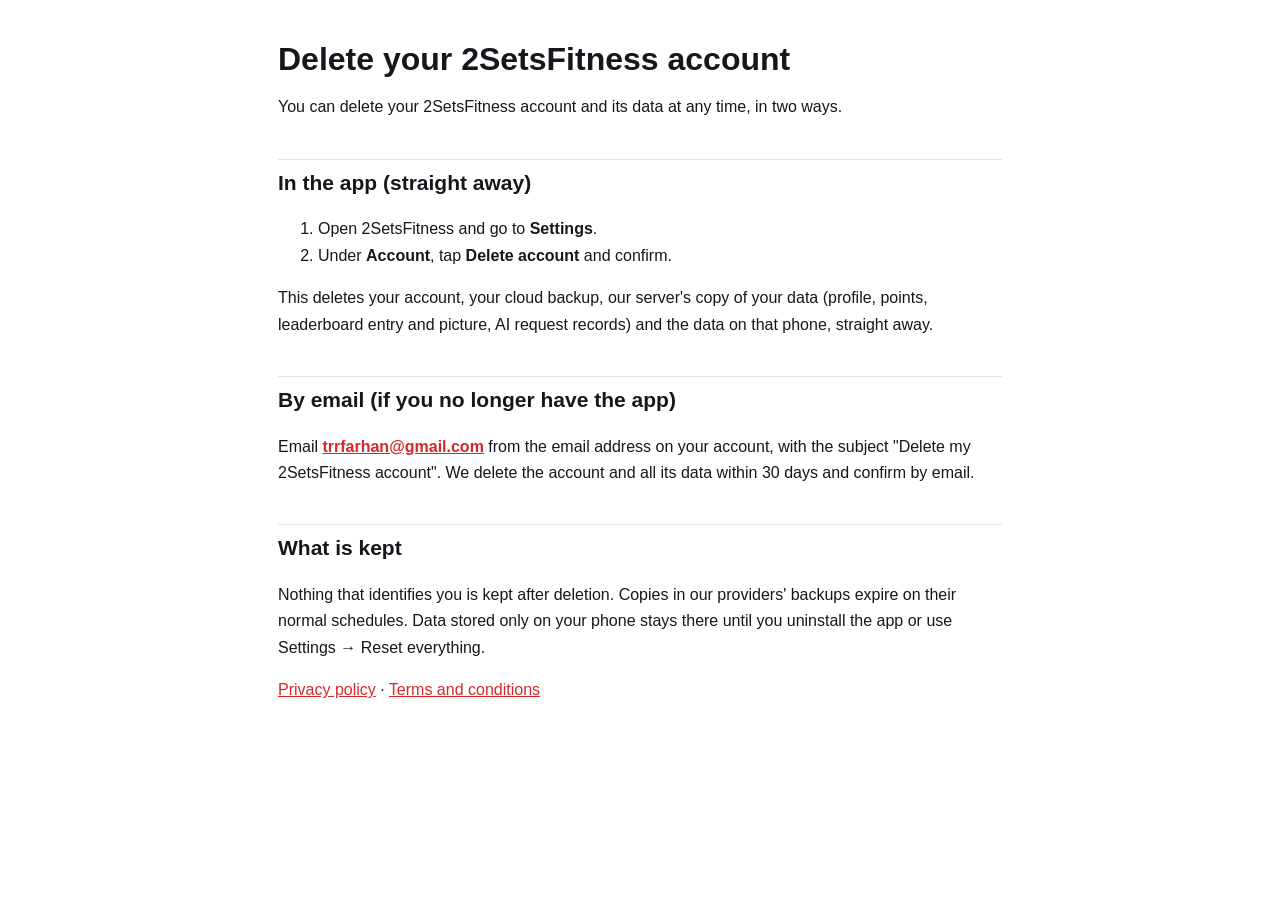
==== delete-account/index.html @ 465fd1e5 "Privacy policy, terms and account deletion pages (for Google Play) Co-Authored-By: Claude Opus 5.5 <" ====
<!doctype html>
<html lang="en">
<head>
<meta charset="utf-8">
<meta name="viewport" content="width=device-width, initial-scale=1">
<title>Delete your 2SetsFitness account</title>
<meta name="description" content="How the 2SetsFitness app collects, uses and protects your data.">
<style>
  :root { --bg: #ffffff; --ink: #16171c; --dim: #5b5f6b; --line: #e3e5ea; --accent: #d62828; --soft: #f5f6f8; }
  @media (prefers-color-scheme: dark) { :root { --bg: #0f1014; --ink: #eceef2; --dim: #a3a8b4; --line: #2a2d35; --accent: #ff5a4e; --soft: #181a20; } }
  * { box-sizing: border-box; }
  body { margin: 0; background: var(--bg); color: var(--ink); font: 16px/1.65 -apple-system, BlinkMacSystemFont, "Segoe UI", Roboto, Helvetica, Arial, sans-serif; }
  main { max-width: 760px; margin: 0 auto; padding: 40px 18px 80px; }
  h1 { font-size: 32px; line-height: 1.2; margin: 0 0 6px; }
  h2 { font-size: 21px; margin: 38px 0 10px; padding-top: 6px; border-top: 1px solid var(--line); }
  h3 { font-size: 17px; margin: 22px 0 6px; }
  p, li { color: var(--ink); }
  .meta { color: var(--dim); margin: 0 0 22px; }
  .note { background: var(--soft); border-left: 4px solid var(--accent); padding: 12px 16px; border-radius: 8px; margin: 18px 0; }
  table { width: 100%; border-collapse: collapse; margin: 12px 0; font-size: 15px; }
  th, td { text-align: left; vertical-align: top; padding: 9px 10px; border-bottom: 1px solid var(--line); }
  th { background: var(--soft); font-weight: 700; }
  a { color: var(--accent); }
  ul { padding-left: 22px; }
  .wrap { overflow-x: auto; }
</style>
</head>
<body>
<main>
<h1>Delete your 2SetsFitness account</h1>
<p>You can delete your 2SetsFitness account and its data at any time, in two ways.</p>
<h2>In the app (straight away)</h2>
<ol>
  <li>Open 2SetsFitness and go to <strong>Settings</strong>.</li>
  <li>Under <strong>Account</strong>, tap <strong>Delete account</strong> and confirm.</li>
</ol>
<p>This deletes your account, your cloud backup, our server's copy of your data (profile, points, leaderboard entry and picture, AI request records) and the data on that phone, straight away.</p>
<h2>By email (if you no longer have the app)</h2>
<p>Email <strong><a href="mailto:trrfarhan@gmail.com?subject=Delete%20my%202SetsFitness%20account">trrfarhan@gmail.com</a></strong> from the email address on your account, with the subject "Delete my 2SetsFitness account". We delete the account and all its data within 30 days and confirm by email.</p>
<h2>What is kept</h2>
<p>Nothing that identifies you is kept after deletion. Copies in our providers' backups expire on their normal schedules. Data stored only on your phone stays there until you uninstall the app or use Settings → Reset everything.</p>
<p><a href="../privacy/">Privacy policy</a> · <a href="../terms/">Terms and conditions</a></p>
</main>
</body>
</html>
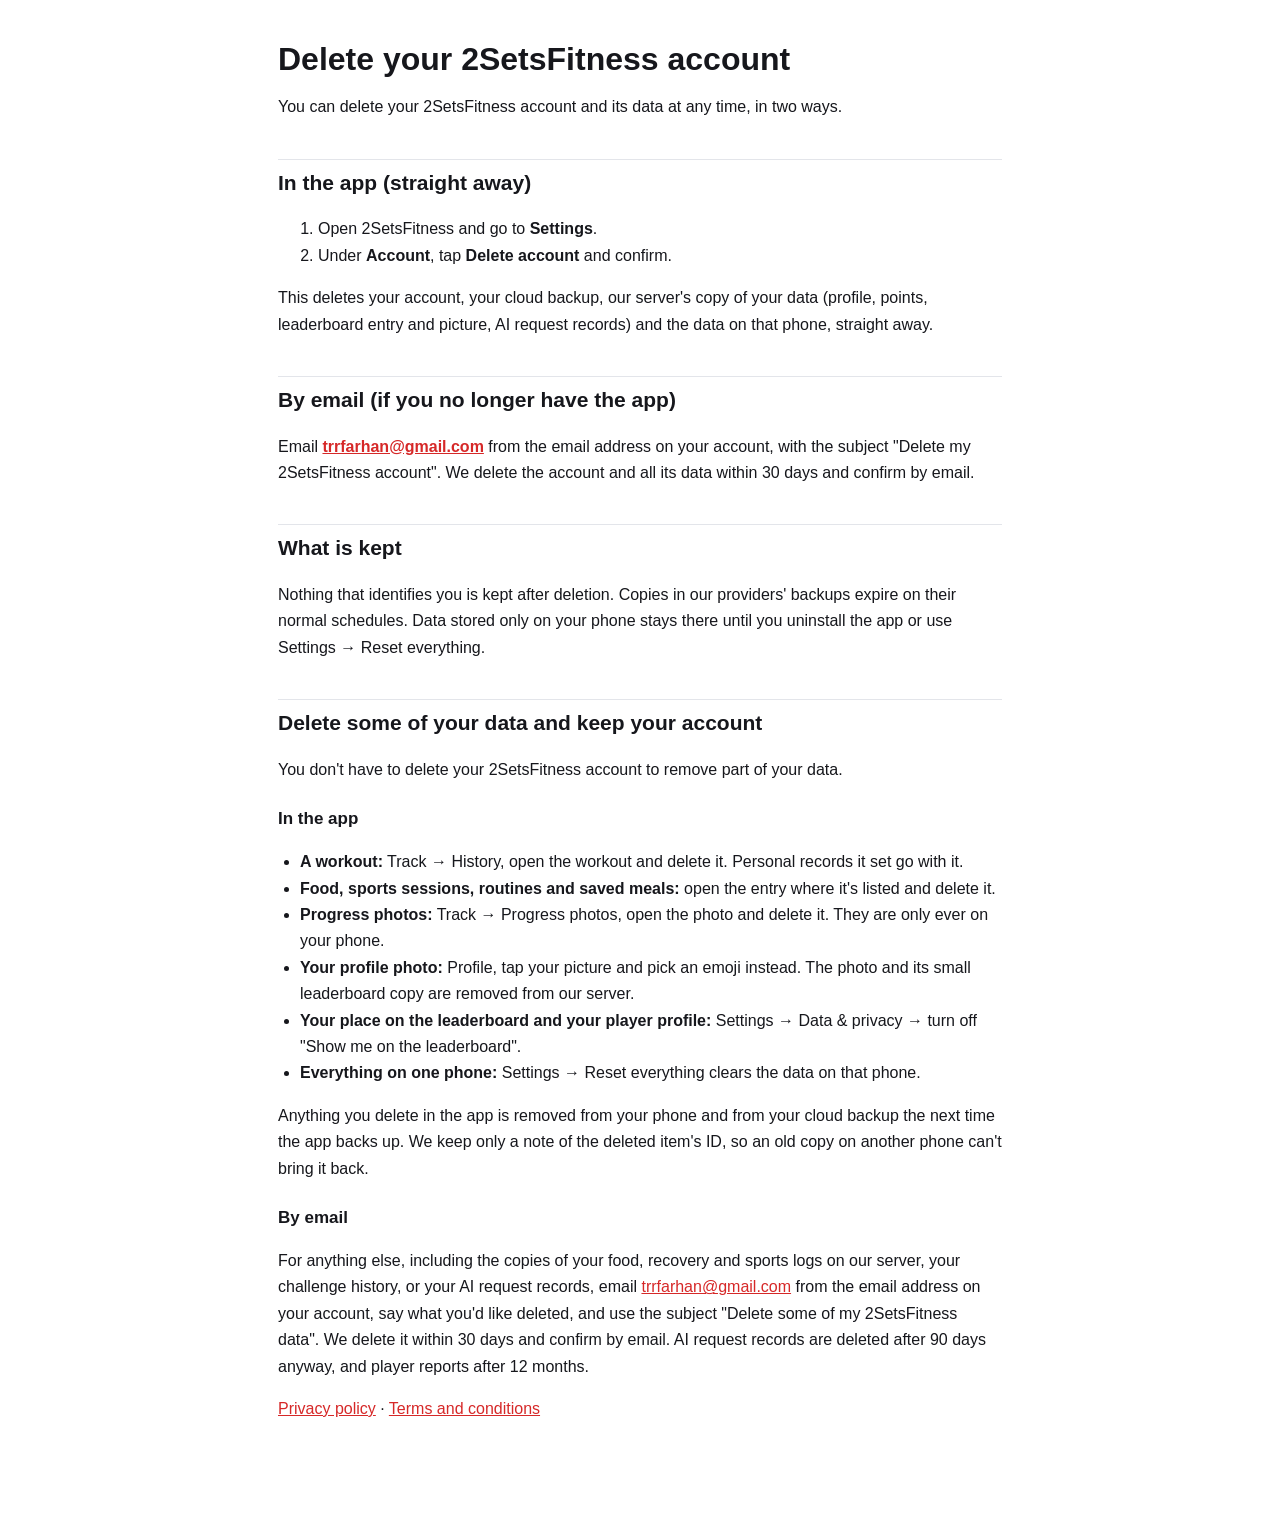
==== commit d8fdeeb0: "Delete-account page: how to delete some data and keep the account (for Play's data safety form) Co-A" ====
--- a/delete-account/index.html
+++ b/delete-account/index.html
@@ -39,6 +39,21 @@
 <p>Email <strong><a href="mailto:trrfarhan@gmail.com?subject=Delete%20my%202SetsFitness%20account">trrfarhan@gmail.com</a></strong> from the email address on your account, with the subject "Delete my 2SetsFitness account". We delete the account and all its data within 30 days and confirm by email.</p>
 <h2>What is kept</h2>
 <p>Nothing that identifies you is kept after deletion. Copies in our providers' backups expire on their normal schedules. Data stored only on your phone stays there until you uninstall the app or use Settings → Reset everything.</p>
+
+<h2 id="some-data">Delete some of your data and keep your account</h2>
+<p>You don't have to delete your 2SetsFitness account to remove part of your data.</p>
+<h3>In the app</h3>
+<ul>
+  <li><strong>A workout:</strong> Track → History, open the workout and delete it. Personal records it set go with it.</li>
+  <li><strong>Food, sports sessions, routines and saved meals:</strong> open the entry where it's listed and delete it.</li>
+  <li><strong>Progress photos:</strong> Track → Progress photos, open the photo and delete it. They are only ever on your phone.</li>
+  <li><strong>Your profile photo:</strong> Profile, tap your picture and pick an emoji instead. The photo and its small leaderboard copy are removed from our server.</li>
+  <li><strong>Your place on the leaderboard and your player profile:</strong> Settings → Data &amp; privacy → turn off "Show me on the leaderboard".</li>
+  <li><strong>Everything on one phone:</strong> Settings → Reset everything clears the data on that phone.</li>
+</ul>
+<p>Anything you delete in the app is removed from your phone and from your cloud backup the next time the app backs up. We keep only a note of the deleted item's ID, so an old copy on another phone can't bring it back.</p>
+<h3>By email</h3>
+<p>For anything else, including the copies of your food, recovery and sports logs on our server, your challenge history, or your AI request records, email <a href="mailto:trrfarhan@gmail.com">trrfarhan@gmail.com</a> from the email address on your account, say what you'd like deleted, and use the subject "Delete some of my 2SetsFitness data". We delete it within 30 days and confirm by email. AI request records are deleted after 90 days anyway, and player reports after 12 months.</p>
 <p><a href="../privacy/">Privacy policy</a> · <a href="../terms/">Terms and conditions</a></p>
 </main>
 </body>
